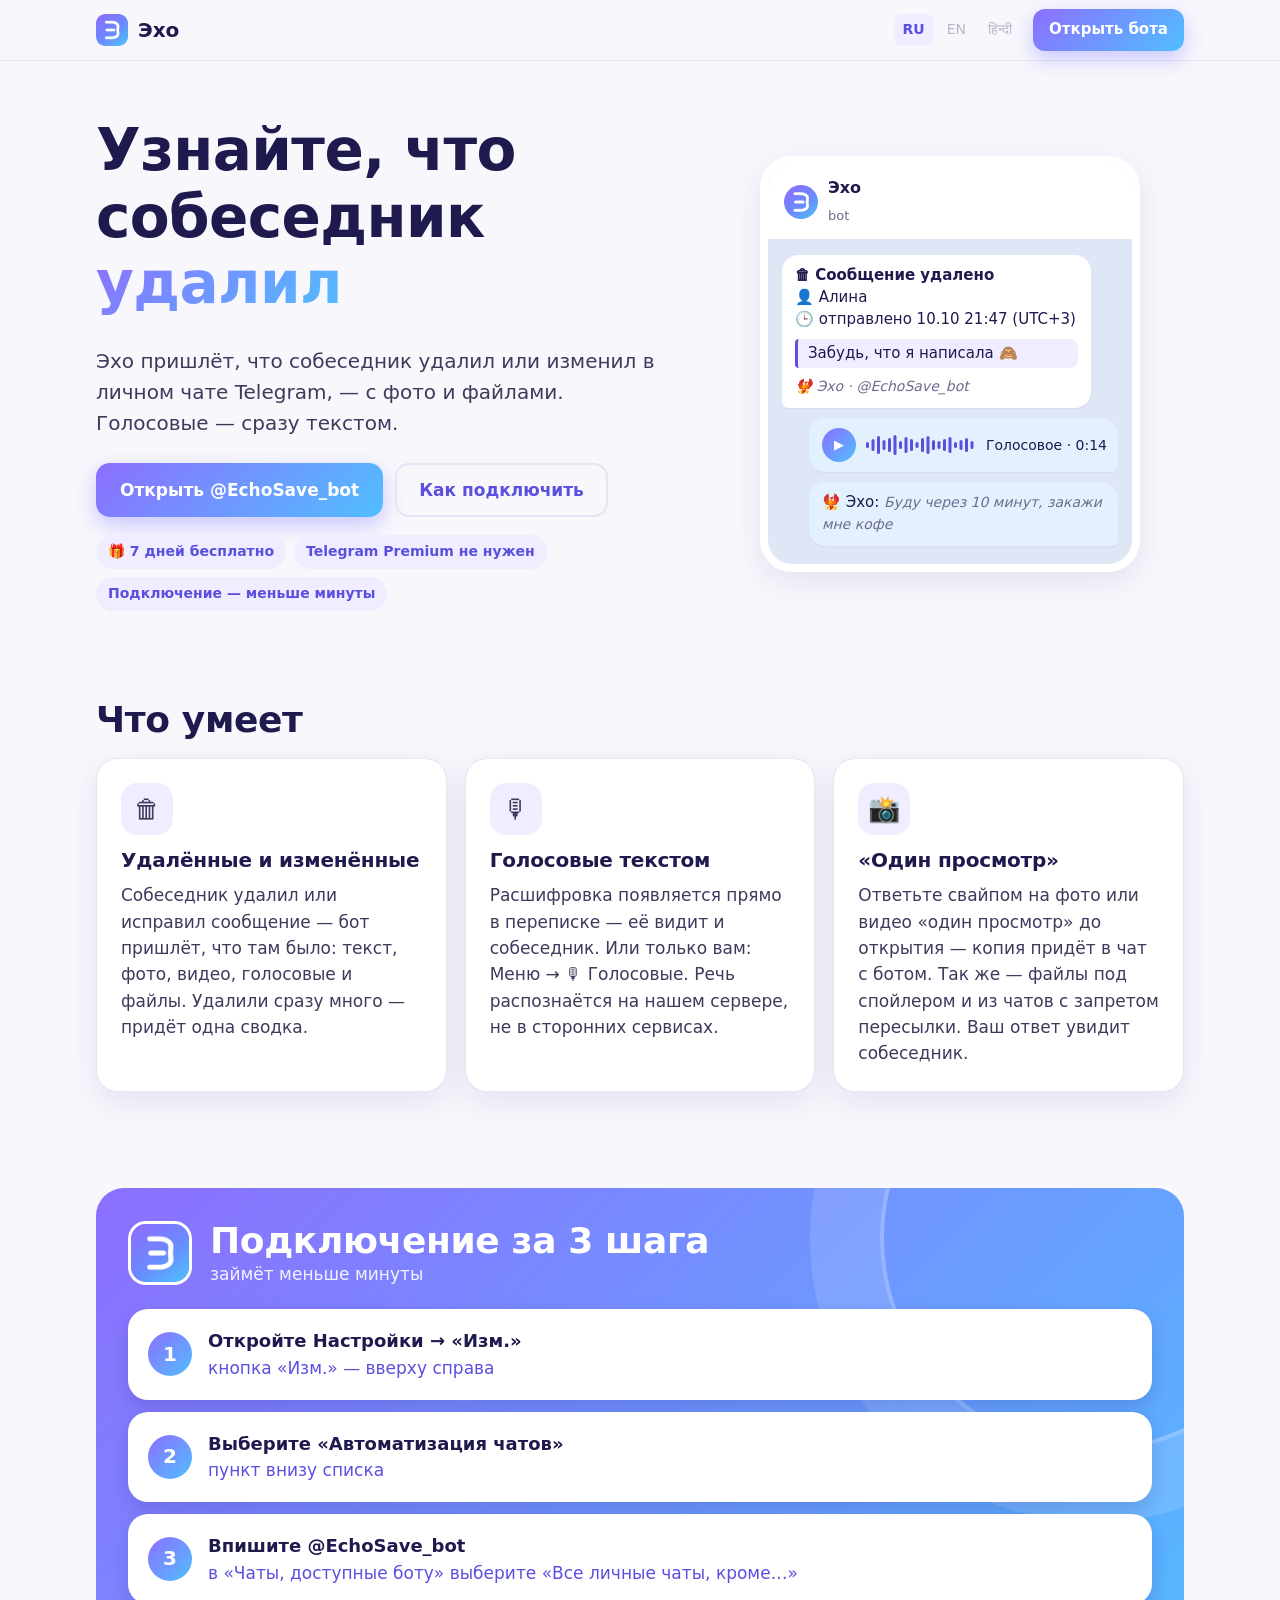
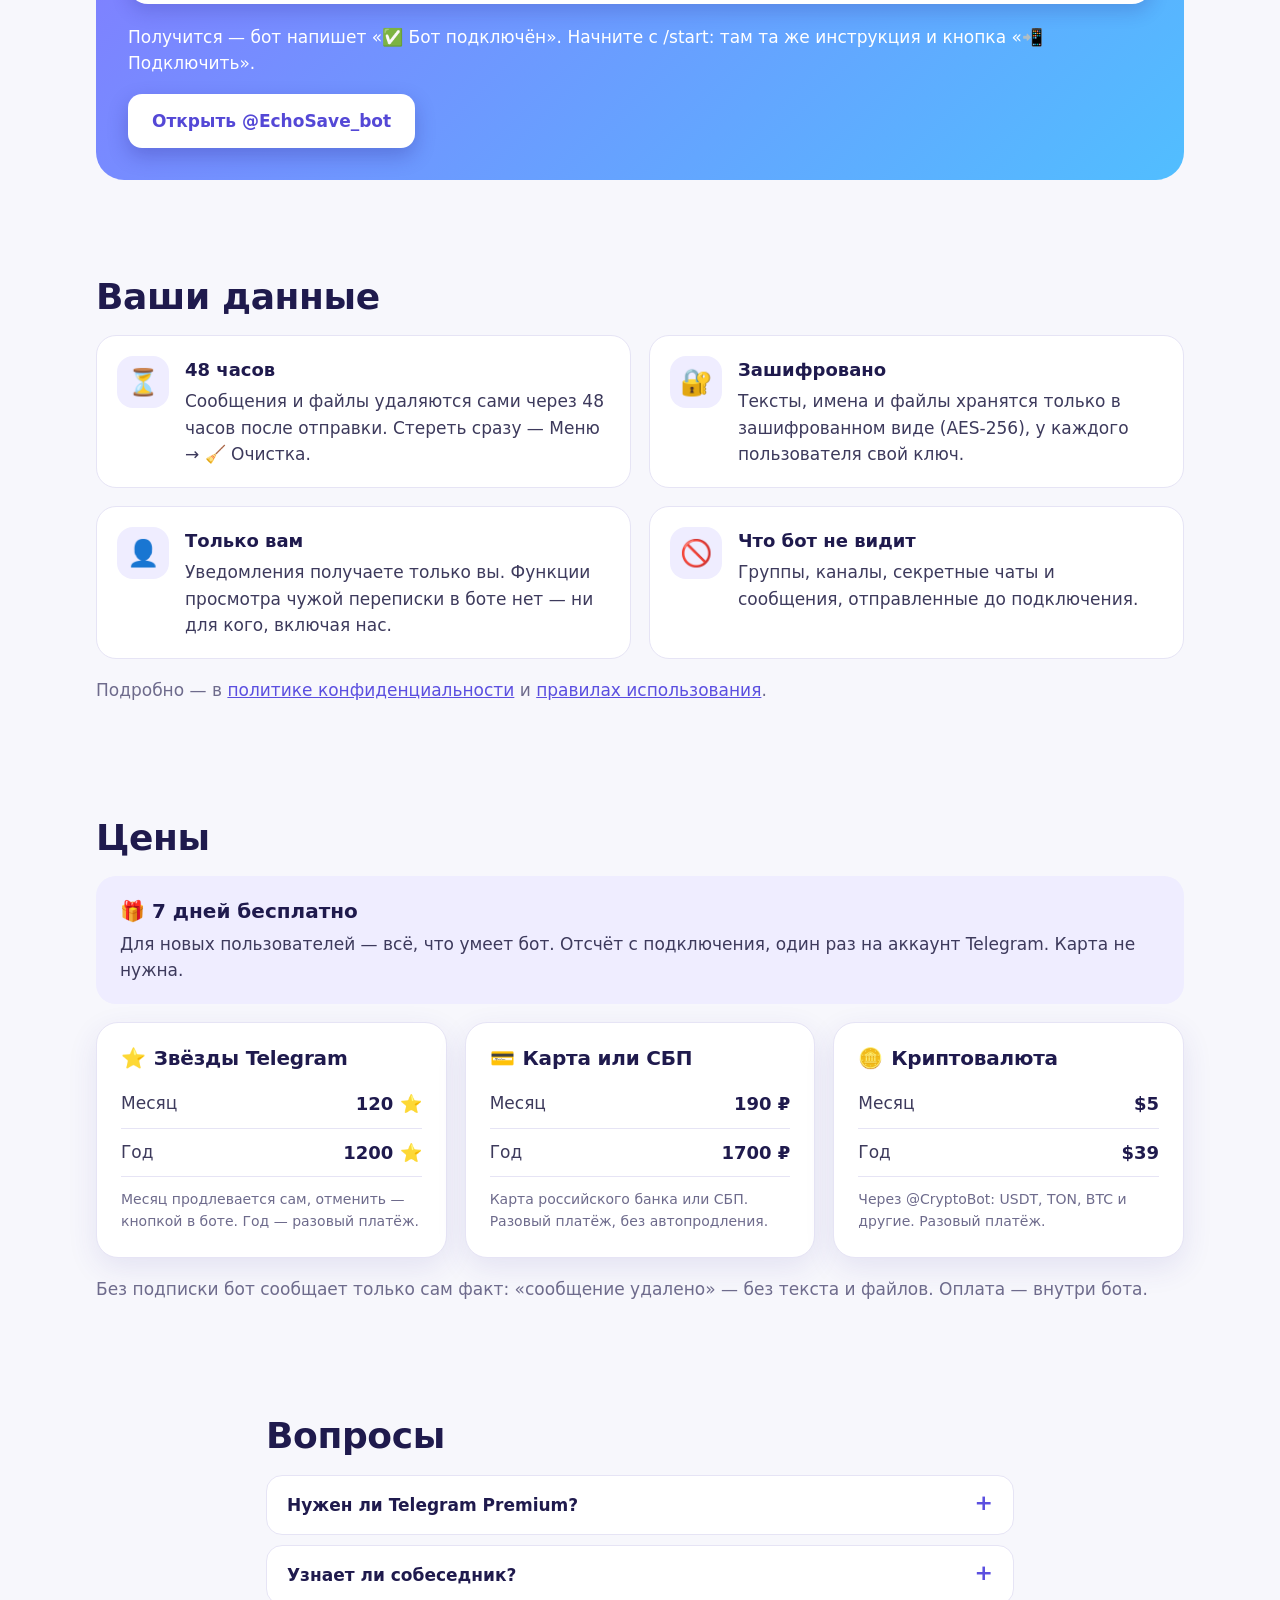
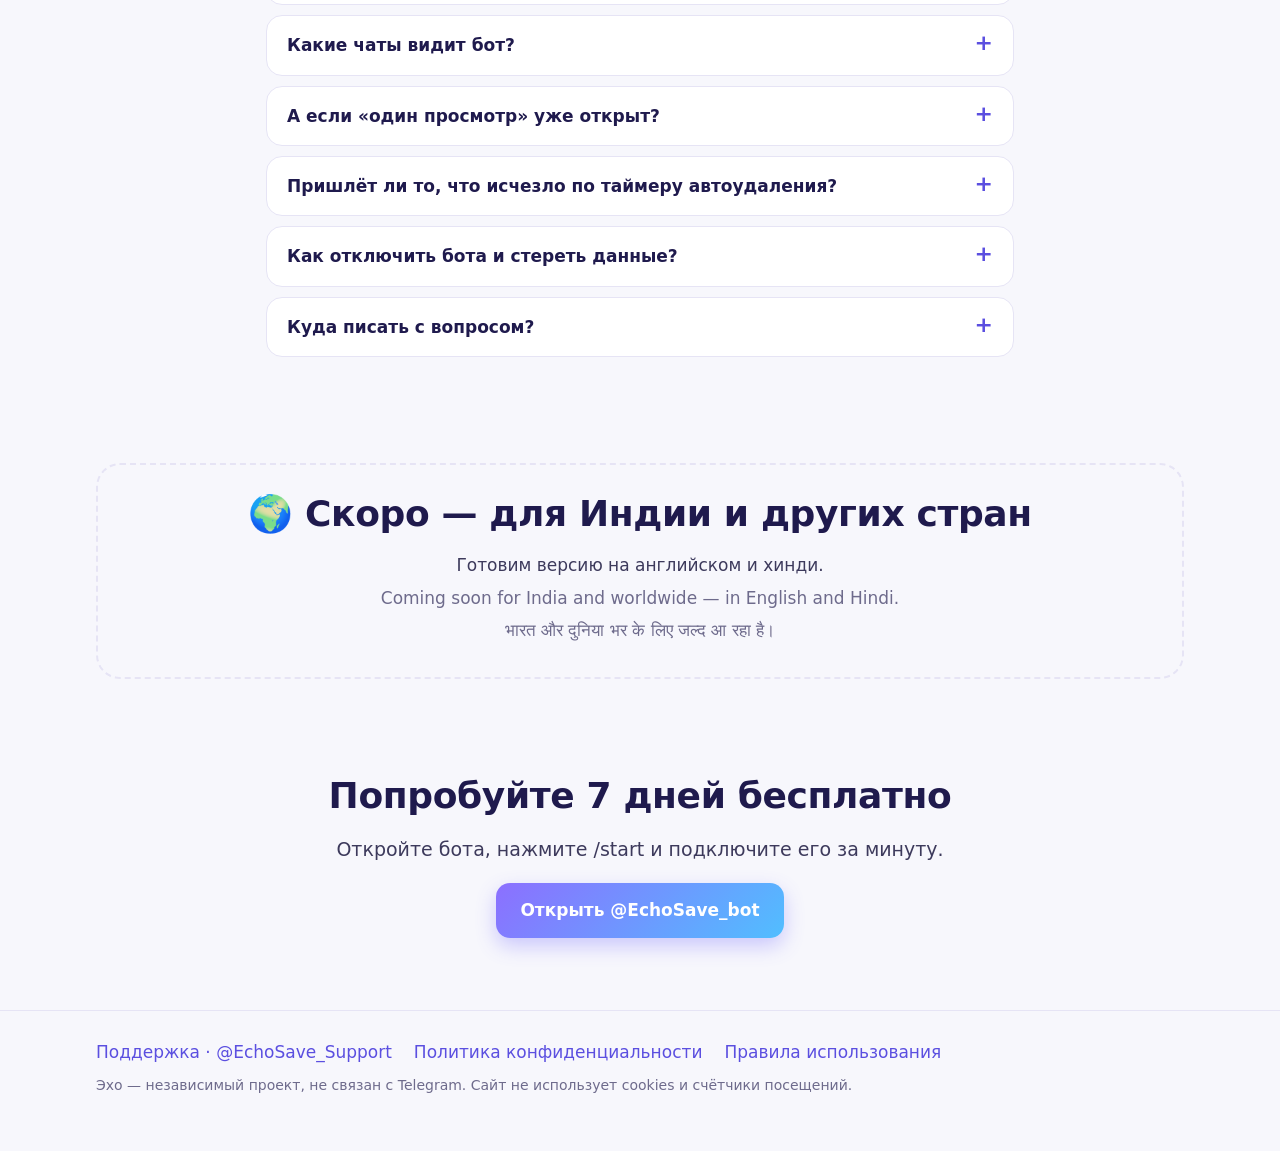
==== index.html @ 9039fc99 "Сайт «Эхо»: первая версия" ====
<!doctype html>
<html lang="ru">
<head>
<meta charset="utf-8">
<meta name="viewport" content="width=device-width, initial-scale=1">
<title>Эхо — узнайте, что собеседник удалил в Telegram</title>
<meta name="description" content="Бот присылает удалённые и изменённые сообщения из личных чатов Telegram — с фото и файлами — и расшифровывает голосовые. 7 дней бесплатно, Premium не нужен.">
<meta property="og:title" content="Узнайте, что собеседник удалил">
<meta property="og:description" content="Бот присылает удалённые и изменённые сообщения из личных чатов Telegram — с фото и файлами — и расшифровывает голосовые. 7 дней бесплатно, Premium не нужен.">
<meta property="og:image" content="https://echosavebot.github.io/assets/og-ru.png">
<meta name="twitter:card" content="summary_large_image">
<link rel="canonical" href="https://echosavebot.github.io/ru/">
<link rel="icon" type="image/png" sizes="32x32" href="assets/favicon-32.png">
<noscript><meta http-equiv="refresh" content="0; url=ru/"></noscript>
<script>
(function () {
  var ready = ["ru"], pick = "ru";
  var prefs = navigator.languages || [navigator.language || ""];
  for (var i = 0; i < prefs.length; i++) {
    var code = String(prefs[i]).toLowerCase().split("-")[0];
    if (ready.indexOf(code) !== -1) { pick = code; break; }
  }
  location.replace(pick + "/" + location.search + location.hash);
})();
</script>
</head>
<body style="font-family:system-ui,sans-serif;text-align:center;padding:48px 16px">
<a href="ru/">Эхо →</a>
</body>
</html>
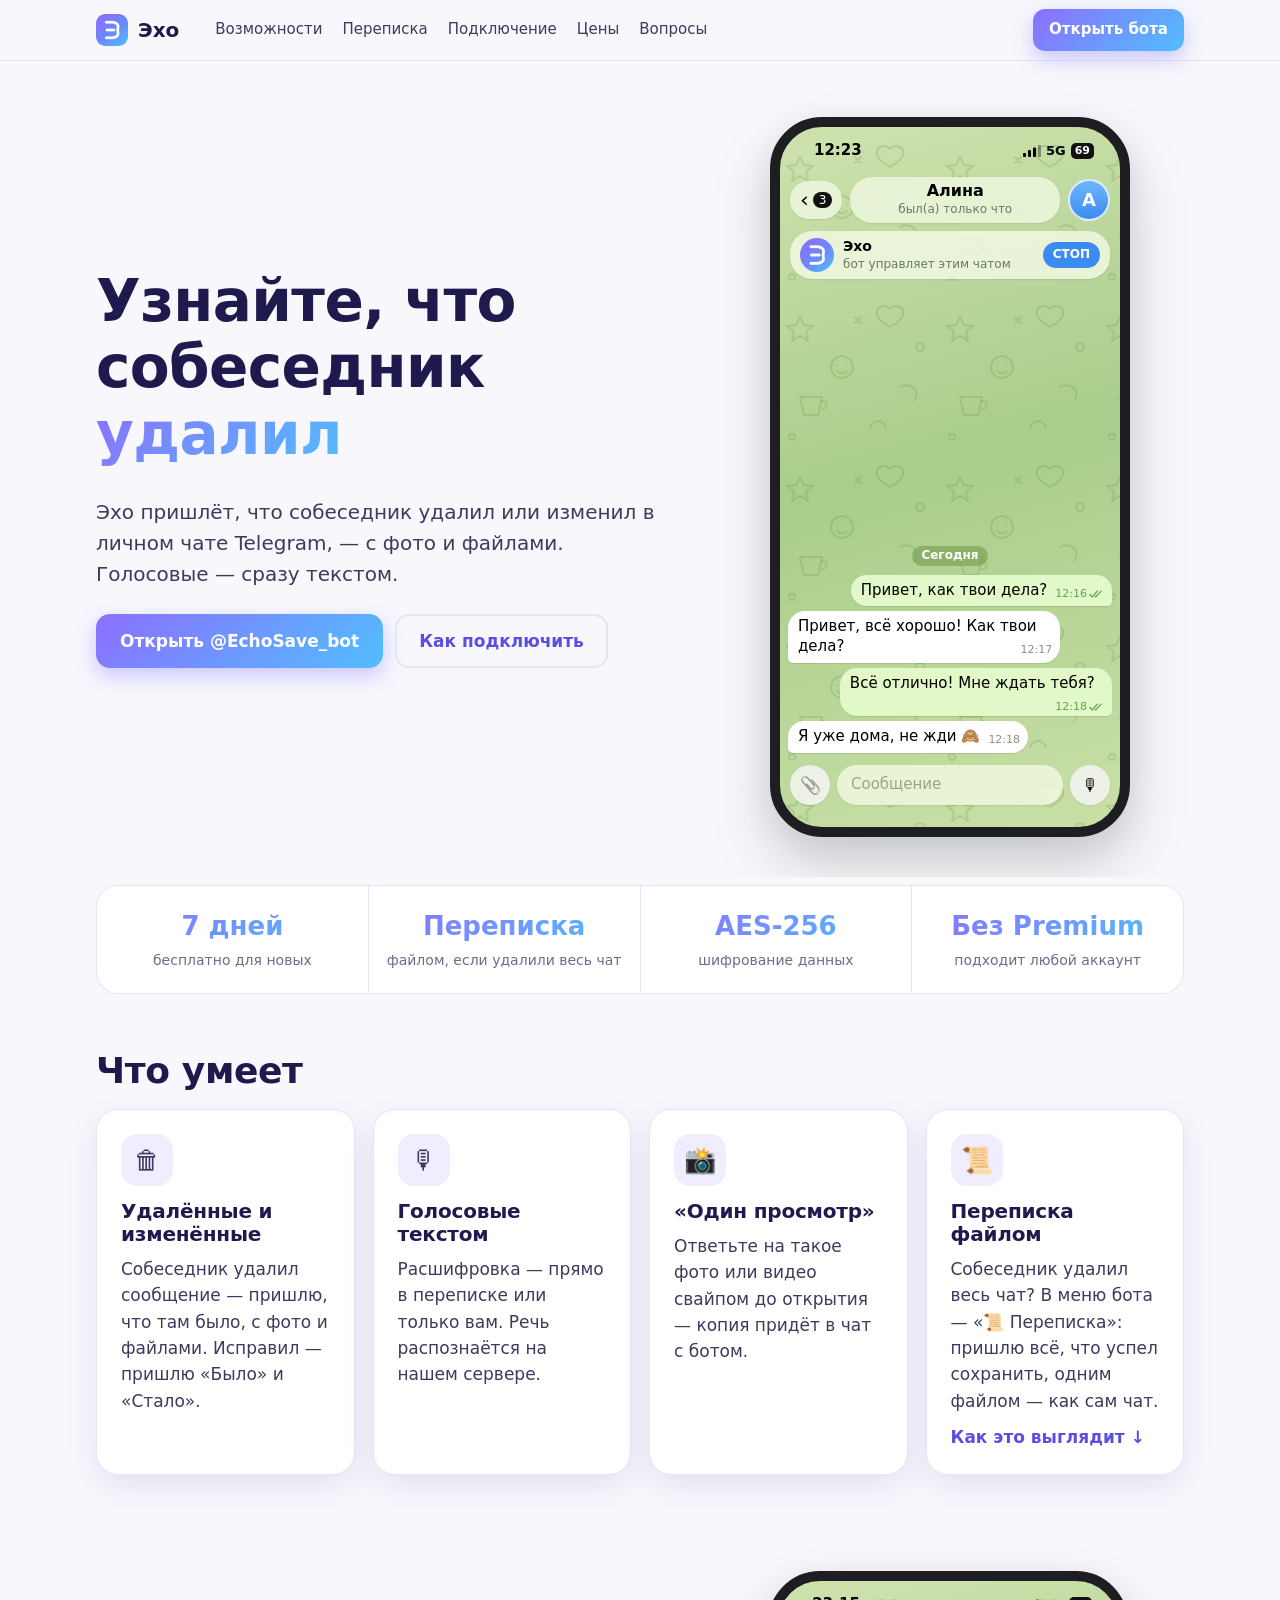
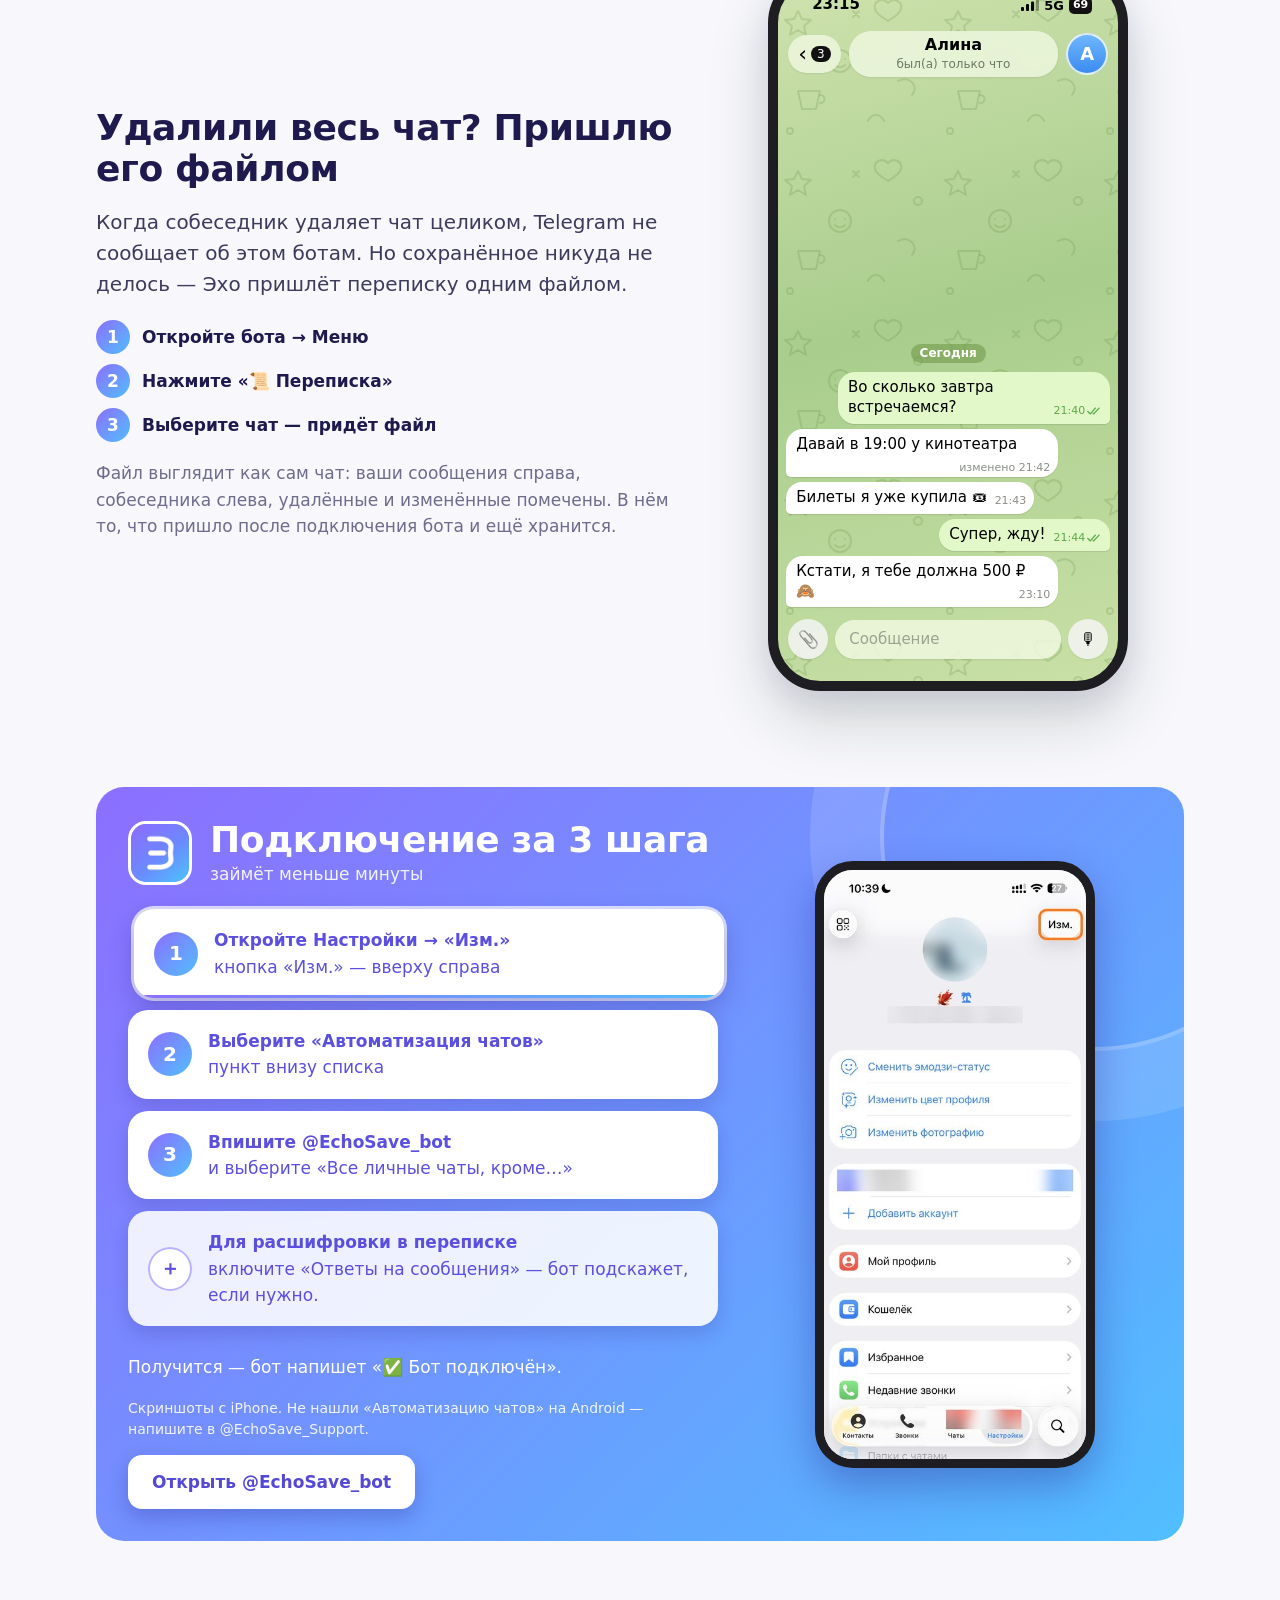
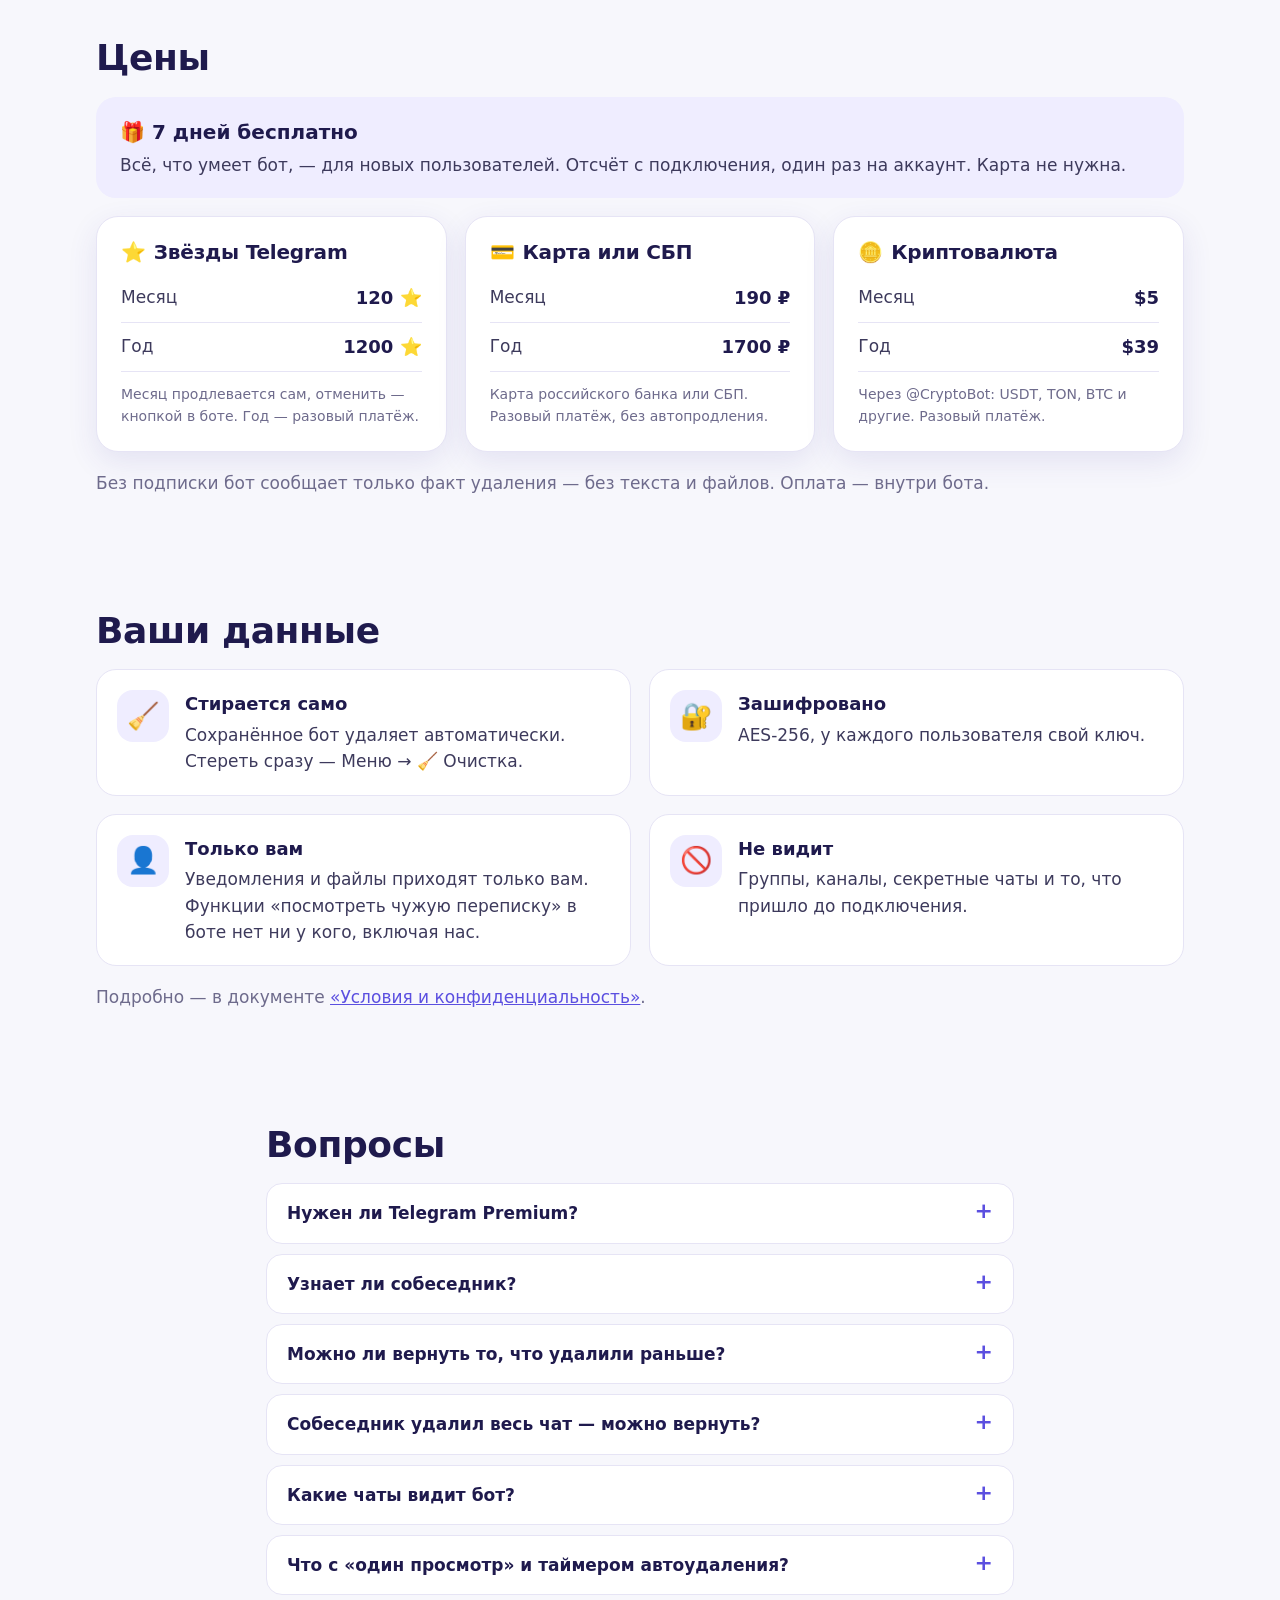
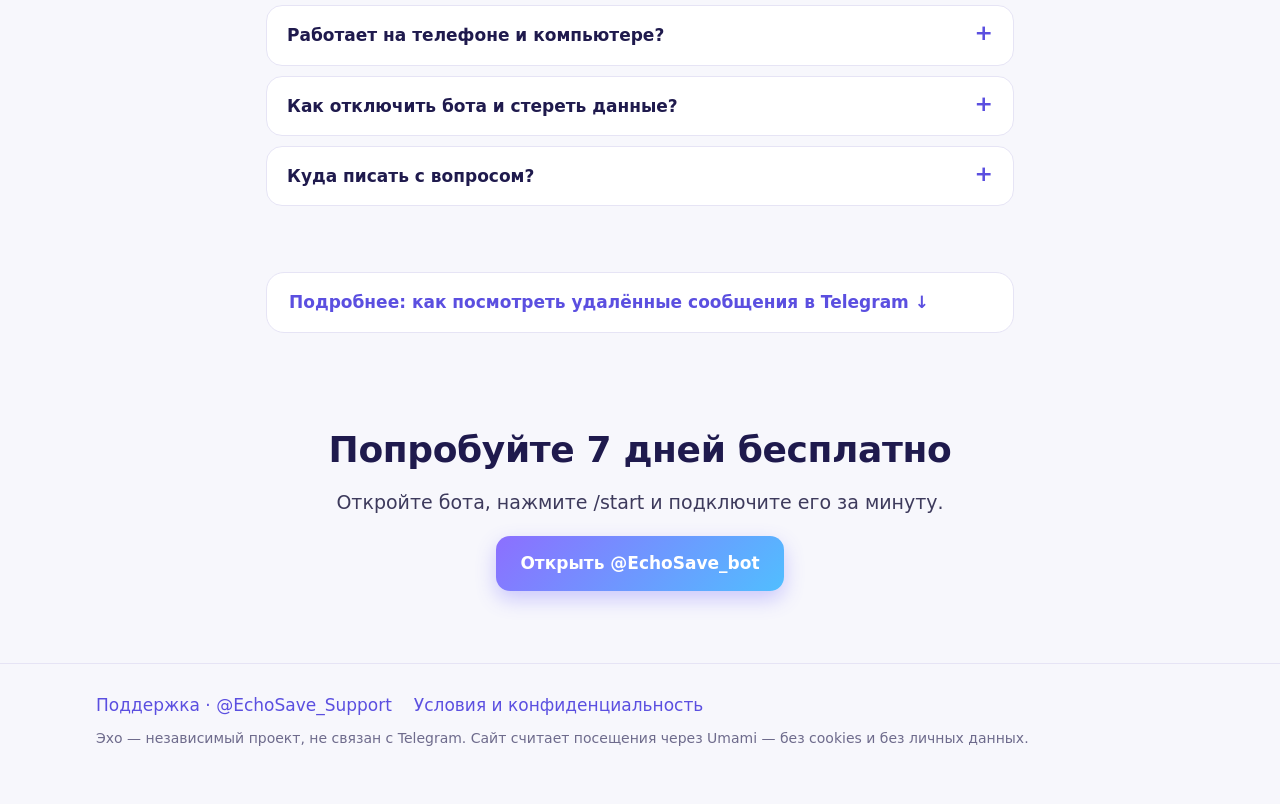
==== commit 276c4371: "Переписка файлом; без 48 часов и блока про Индию" ====
--- a/index.html
+++ b/index.html
@@ -4,12 +4,12 @@
 <meta charset="utf-8">
 <meta name="viewport" content="width=device-width, initial-scale=1">
 <title>Эхо — узнайте, что собеседник удалил в Telegram</title>
-<meta name="description" content="Бот присылает удалённые и изменённые сообщения из личных чатов Telegram — с фото и файлами — и расшифровывает голосовые. 7 дней бесплатно, Premium не нужен.">
+<meta name="description" content="Бот присылает удалённые и изменённые сообщения из личных чатов Telegram — с фото и файлами, расшифровывает голосовые, а если собеседник удалил весь чат — присылает сохранённую переписку файлом. 7 дней бесплатно, Premium не нужен.">
 <meta property="og:title" content="Узнайте, что собеседник удалил">
-<meta property="og:description" content="Бот присылает удалённые и изменённые сообщения из личных чатов Telegram — с фото и файлами — и расшифровывает голосовые. 7 дней бесплатно, Premium не нужен.">
-<meta property="og:image" content="https://echosavebot.github.io/assets/og-ru.png">
+<meta property="og:description" content="Бот присылает удалённые и изменённые сообщения из личных чатов Telegram — с фото и файлами, расшифровывает голосовые, а если собеседник удалил весь чат — присылает сохранённую переписку файлом. 7 дней бесплатно, Premium не нужен.">
+<meta property="og:image" content="https://echosave.online/assets/og-ru.png">
 <meta name="twitter:card" content="summary_large_image">
-<link rel="canonical" href="https://echosavebot.github.io/ru/">
+<link rel="canonical" href="https://echosave.online/ru/">
 <link rel="icon" type="image/png" sizes="32x32" href="assets/favicon-32.png">
 <noscript><meta http-equiv="refresh" content="0; url=ru/"></noscript>
 <script>
